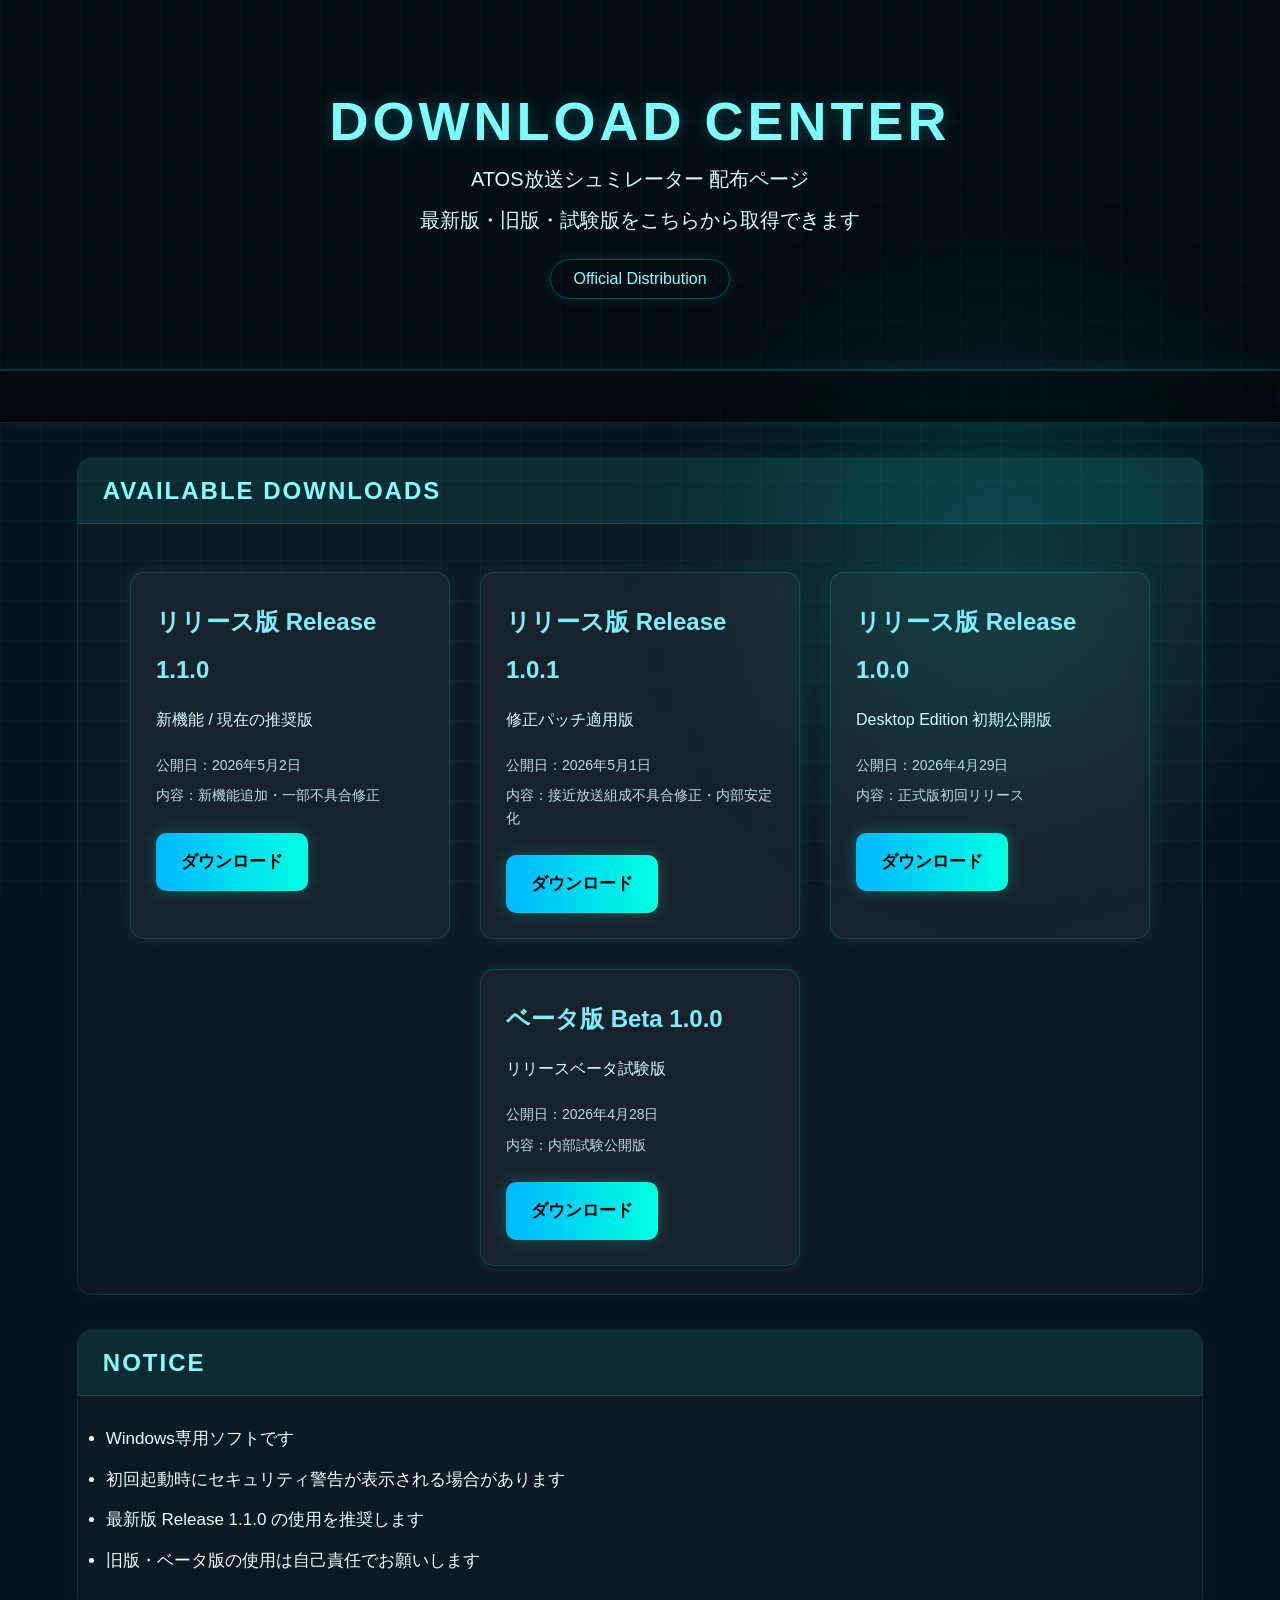
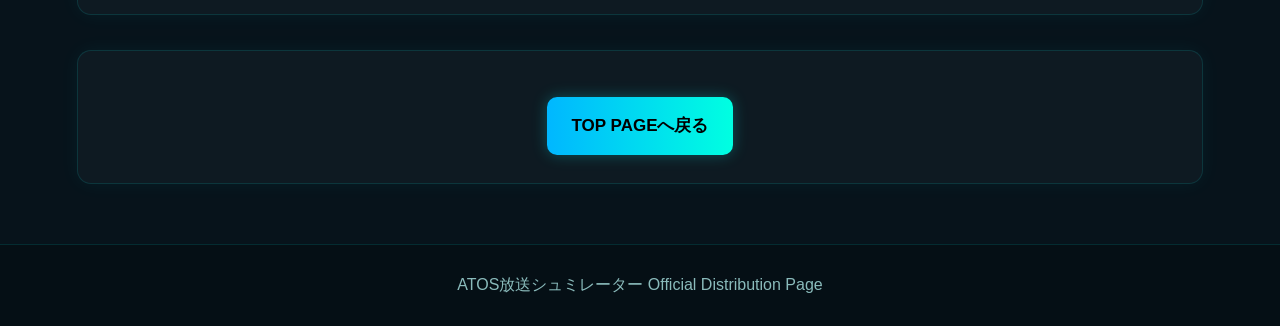
==== download.html @ 4d69cfab "Update 4 files" ====
<!DOCTYPE html>
<html lang="ja">
<head>
    <meta charset="UTF-8">
    <meta name="viewport" content="width=device-width, initial-scale=1.0">
    <title>ATOS放送シュミレーター Download Page</title>
    <link rel="stylesheet" href="style.css">
</head>
<body>

    <div id="bgGrid"></div>
    <div id="bgGlow"></div>

    <!-- =========================
         ヘッダー
    ========================== -->
    <header id="topHeader">
        <div id="headerInner">
            <div id="mainTitle">DOWNLOAD CENTER</div>
            <div id="subTitle1">ATOS放送シュミレーター 配布ページ</div>
            <div id="subTitle2">最新版・旧版・試験版をこちらから取得できます</div>
            <div id="versionTag">Official Distribution</div>
        </div>
    </header>
    <div id="tickerWrap">
    <div id="tickerText">
        ATOS放送シュミレーター Release 1.0.1 公開中　｜　JR東日本型自動放送編集ソフト　｜　Desktop Edition Official Distribution Page
    </div>
</div>

    <!-- =========================
         ダウンロード一覧
    ========================== -->
    <section class="infoSection">
        <div class="sectionTitle">AVAILABLE DOWNLOADS</div>
        <div class="sectionBody">

            <div id="downloadWrap">
                
                <div class="downloadCard">
                    <div class="downloadTitle">リリース版 Release 1.1.0</div>
                    <div class="downloadSub">新機能 / 現在の推奨版</div>
                    <div class="downloadInfo">公開日：2026年5月2日</div>
                    <div class="downloadInfo">内容：新機能追加・一部不具合修正</div>
                    <a href="https://github.com/miyachifumito/ATOS-Editor/releases/download/Release-1.1.0/ATOSBroadcastSimulater.Release-1.1.0.exe" class="downloadBtn">
                        ダウンロード
                    </a>
                </div>

                <div class="downloadCard">
                    <div class="downloadTitle">リリース版 Release 1.0.1</div>
                    <div class="downloadSub">修正パッチ適用版</div>
                    <div class="downloadInfo">公開日：2026年5月1日</div>
                    <div class="downloadInfo">内容：接近放送組成不具合修正・内部安定化</div>
                    <a href="https://github.com/miyachifumito/ATOS-Editor/releases/download/Release-1.0.1/ATOSBroadcastSimulater.Release-1.0.1.exe" class="downloadBtn">
                        ダウンロード
                    </a>
                </div>

                <div class="downloadCard">
                    <div class="downloadTitle">リリース版 Release 1.0.0</div>
                    <div class="downloadSub">Desktop Edition 初期公開版</div>
                    <div class="downloadInfo">公開日：2026年4月29日</div>
                    <div class="downloadInfo">内容：正式版初回リリース</div>
                    <a href="https://github.com/miyachifumito/ATOS-Editor/releases/download/Release-1.0.0/ATOSBroadcastSimulater.Release-1.0.0.exe" class="downloadBtn">
                        ダウンロード
                    </a>
                </div>

                <div class="downloadCard">
                    <div class="downloadTitle">ベータ版 Beta 1.0.0</div>
                    <div class="downloadSub">リリースベータ試験版</div>
                    <div class="downloadInfo">公開日：2026年4月28日</div>
                    <div class="downloadInfo">内容：内部試験公開版</div>
                    <a href="https://github.com/miyachifumito/ATOS-Editor/releases/download/Beta-1.0.0/ATOSBroadcastSimulator.Beta-1.0.0.exe" class="downloadBtn">
                        ダウンロード
                    </a>
                </div>

            </div>

        </div>
    </section>

    <!-- =========================
         注意事項
    ========================== -->
    <section class="infoSection">
        <div class="sectionTitle">NOTICE</div>
        <div class="sectionBody">
            <ul class="patchList">
                <li>Windows専用ソフトです</li>
                <li>初回起動時にセキュリティ警告が表示される場合があります</li>
                <li>最新版 Release 1.1.0 の使用を推奨します</li>
                <li>旧版・ベータ版の使用は自己責任でお願いします</li>
            </ul>
        </div>
    </section>

    <!-- =========================
         戻る
    ========================== -->
    <section class="infoSection">
        <div class="sectionBody" style="text-align:center;">
            <a href="index.html" class="downloadBtn">TOP PAGEへ戻る</a>
        </div>
    </section>

    <footer id="footer">
        ATOS放送シュミレーター Official Distribution Page
    </footer>

    <script src="script.js"></script>
</body>
</html>
---- style.css ----
*{
    margin:0;
    padding:0;
    box-sizing:border-box;
    font-family:"Meiryo",sans-serif;
}

body{
    background:#07131b;
    color:#e8ffff;
    overflow-x:hidden;
    opacity:0;
    transition:opacity 1.5s;
}

body.loaded{
    opacity:1;
}

/* =========================
   背景
========================= */

#bgGrid{
    position:fixed;
    width:100%;
    height:100%;
    background-image:
        linear-gradient(rgba(0,255,255,0.04) 1px, transparent 1px),
        linear-gradient(90deg, rgba(0,255,255,0.04) 1px, transparent 1px);
    background-size:40px 40px;
    z-index:-3;
}

#bgGlow{
    position:fixed;
    width:700px;
    height:700px;
    left:50%;
    top:20%;
    transform:translate(-50%,-50%);
    background:radial-gradient(circle, rgba(0,255,255,0.14), transparent 70%);
    z-index:-2;
    filter:blur(40px);
}

/* =========================
   ヘッダー
========================= */

#topHeader{
    width:100%;
    padding:90px 20px 70px;
    text-align:center;
    border-bottom:1px solid rgba(0,255,255,0.15);
    background:rgba(0,0,0,0.3);
    box-shadow:0 0 25px rgba(0,255,255,0.08);
}

#mainTitle{
    font-size:54px;
    font-weight:bold;
    letter-spacing:4px;
    color:#7efcff;
    text-shadow:0 0 15px rgba(0,255,255,0.25);
}

#subTitle1,#subTitle2,#subTitle3{
    margin-top:14px;
    font-size:20px;
    color:#d6ffff;
}

#versionTag{
    margin-top:25px;
    display:inline-block;
    padding:10px 22px;
    border:1px solid rgba(0,255,255,0.25);
    border-radius:30px;
    color:#8ff;
    box-shadow:0 0 12px rgba(0,255,255,0.1);
}

/* =========================
   ティッカー
========================= */

#tickerWrap{
    width:100%;
    overflow:hidden;
    background:rgba(0,0,0,0.55);
    border-top:1px solid rgba(0,255,255,0.15);
    border-bottom:1px solid rgba(0,255,255,0.15);
    padding:12px 0;
    margin-bottom:30px;
    box-shadow:0 0 15px rgba(0,255,255,0.08);
}

#tickerText{
    display:inline-block;
    white-space:nowrap;
    font-size:20px;
    color:#7efcff;
    padding-left:100%;
    animation:tickerMove 22s linear infinite;
    text-shadow:0 0 8px rgba(0,255,255,0.35);
    letter-spacing:2px;
}

@keyframes tickerMove{
    from{
        transform:translateX(0);
    }
    to{
        transform:translateX(-100%);
    }
}

/* =========================
   セクション
========================= */

.infoSection{
    width:88%;
    max-width:1200px;
    margin:35px auto;
    background:rgba(255,255,255,0.03);
    border:1px solid rgba(0,255,255,0.12);
    border-radius:14px;
    box-shadow:0 0 20px rgba(0,255,255,0.05);
    overflow:hidden;
    opacity:0;
    transform:translateY(40px);
    transition:1.2s;
}

.infoSection.showSection{
    opacity:1;
    transform:translateY(0);
}

.sectionTitle{
    padding:18px 25px;
    background:rgba(0,255,255,0.08);
    font-size:24px;
    font-weight:bold;
    color:#8ff;
    letter-spacing:2px;
    border-bottom:1px solid rgba(0,255,255,0.15);
}

.sectionBody{
    padding:28px;
    line-height:2;
    font-size:17px;
}

/* =========================
   パッチノート
========================= */

.patchList li{
    margin-bottom:10px;
    line-height:1.8;
}

/* =========================
   スクリーンショット
========================= */

#screenArea{
    display:flex;
    flex-wrap:wrap;
    justify-content:center;
    gap:35px;
}

.screenCard{
    width:460px;
    background:rgba(255,255,255,0.03);
    border:1px solid rgba(0,255,255,0.12);
    border-radius:12px;
    overflow:hidden;
    box-shadow:0 0 18px rgba(0,255,255,0.05);
    transition:0.3s;
}

.screenCard:hover{
    transform:translateY(-6px);
    box-shadow:0 0 25px rgba(0,255,255,0.14);
}

.screenCard img{
    width:100%;
    display:block;
}

.screenCaption{
    padding:12px;
    text-align:center;
    color:#d8ffff;
}

/* =========================
   DOWNLOAD PAGE
========================= */

#downloadWrap{
    display:flex;
    flex-wrap:wrap;
    justify-content:center;
    gap:30px;
    margin-top:20px;
}

.downloadCard{
    width:320px;
    background:rgba(255,255,255,0.04);
    border:1px solid rgba(0,255,255,0.15);
    border-radius:14px;
    padding:25px;
    box-shadow:0 0 20px rgba(0,255,255,0.08);
    transition:0.3s;
    backdrop-filter:blur(6px);
}

.downloadCard:hover{
    transform:translateY(-8px);
    box-shadow:0 0 30px rgba(0,255,255,0.2);
}

.downloadTitle{
    font-size:24px;
    font-weight:bold;
    margin-bottom:10px;
    color:#7eeeff;
}

.downloadSub{
    font-size:16px;
    margin-bottom:18px;
    color:#d0ffff;
}

.downloadInfo{
    font-size:14px;
    margin-bottom:8px;
    color:#b8dede;
    line-height:1.6;
}

.downloadBtn{
    display:inline-block;
    margin-top:18px;
    padding:12px 25px;
    background:linear-gradient(90deg,#00b7ff,#00ffe1);
    color:#000;
    text-decoration:none;
    font-weight:bold;
    border-radius:10px;
    box-shadow:0 0 15px rgba(0,255,255,0.25);
    transition:0.3s;
}

.downloadBtn:hover{
    transform:scale(1.05);
    box-shadow:0 0 25px rgba(0,255,255,0.45);
}

/* =========================
   フッター
========================= */

#footer{
    margin-top:60px;
    text-align:center;
    padding:30px;
    color:#8abbbb;
    border-top:1px solid rgba(0,255,255,0.12);
    background:rgba(0,0,0,0.2);
}
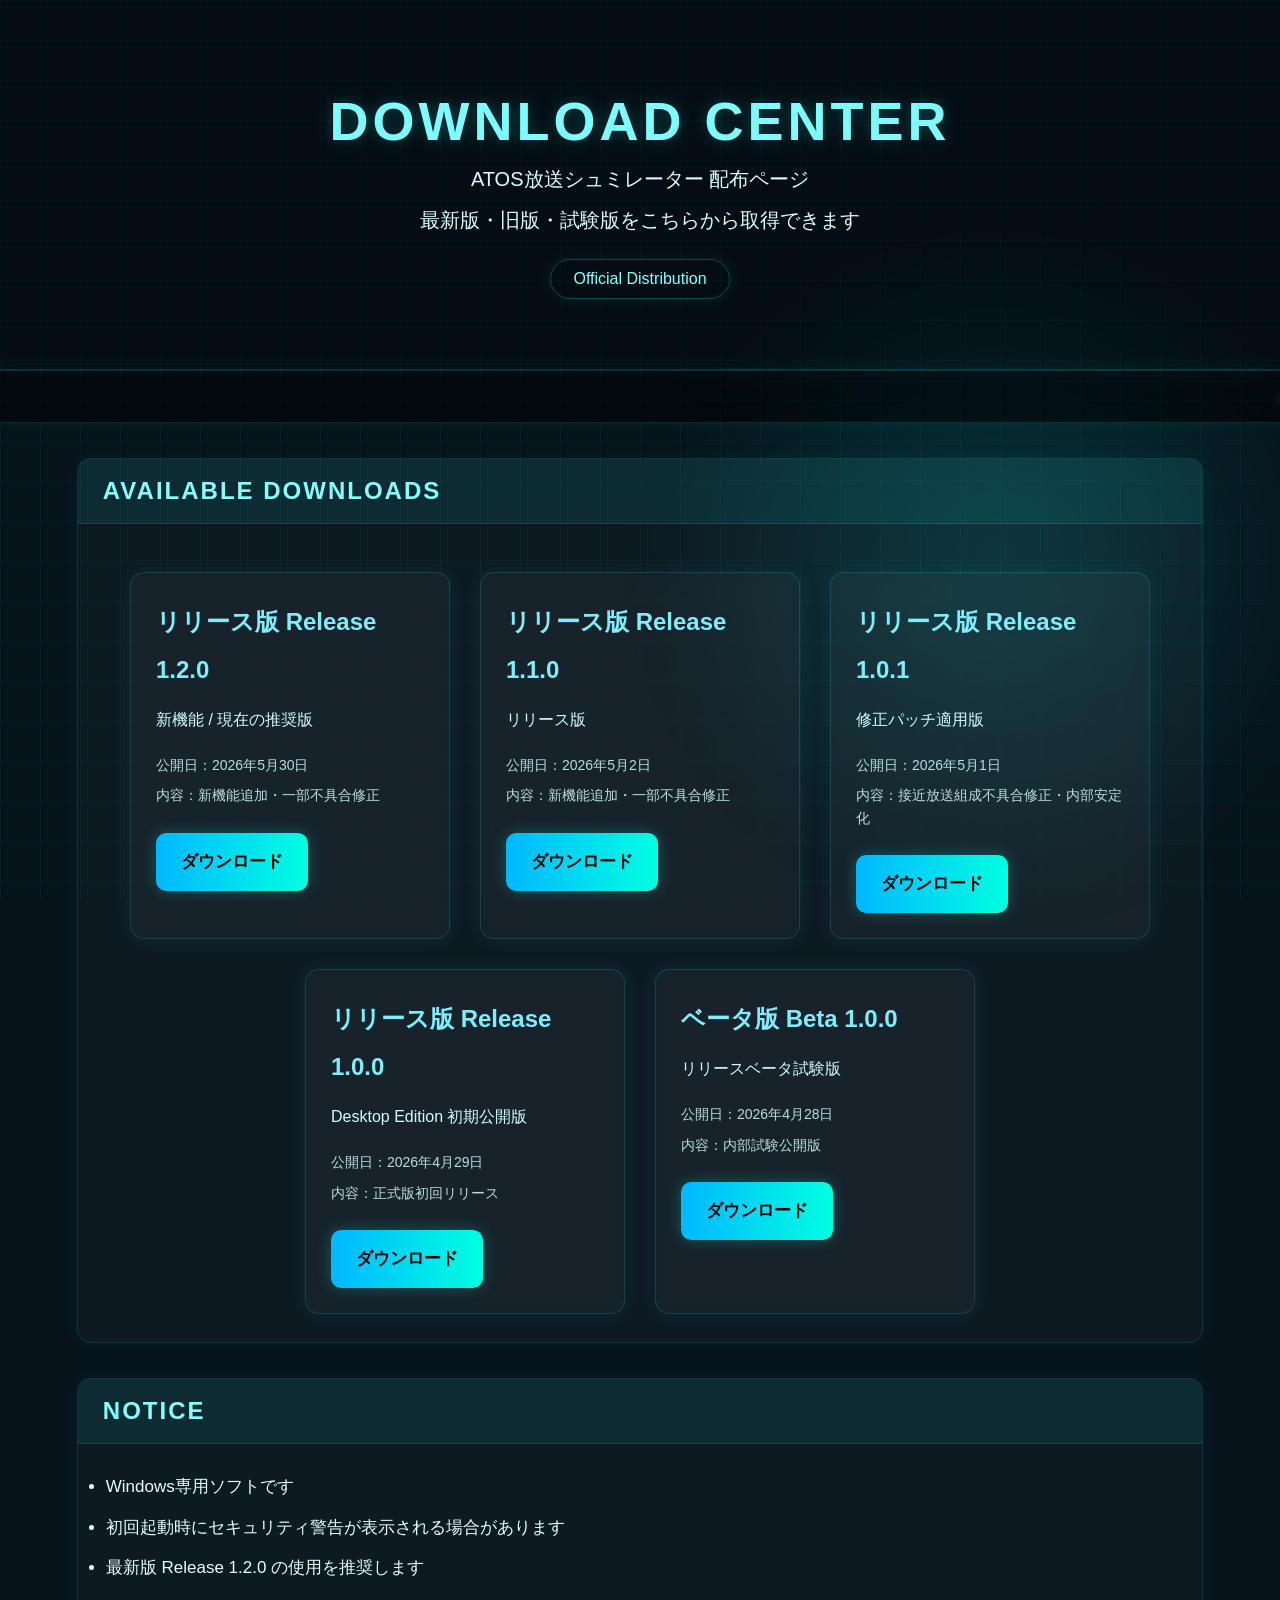
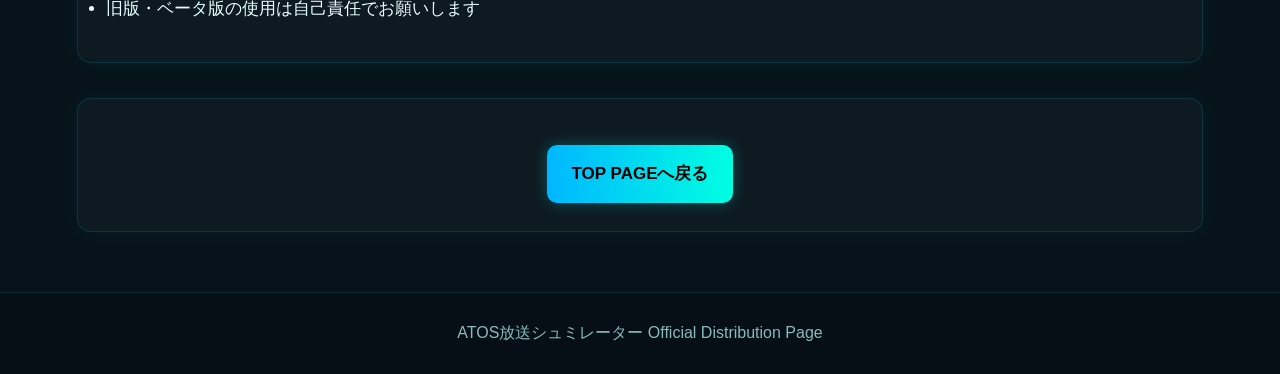
==== commit eeac9513: "Update 3 files" ====
--- a/download.html
+++ b/download.html
@@ -24,7 +24,7 @@
     </header>
     <div id="tickerWrap">
     <div id="tickerText">
-        ATOS放送シュミレーター Release 1.0.1 公開中　｜　JR東日本型自動放送編集ソフト　｜　Desktop Edition Official Distribution Page
+        ATOS放送シュミレーター Release 1.2.0 公開中　｜　JR東日本型自動放送編集ソフト　｜　Desktop Edition Official Distribution Page
     </div>
 </div>
 
@@ -38,8 +38,18 @@
             <div id="downloadWrap">
                 
                 <div class="downloadCard">
+                    <div class="downloadTitle">リリース版 Release 1.2.0</div>
+                    <div class="downloadSub">新機能 / 現在の推奨版</div>
+                    <div class="downloadInfo">公開日：2026年5月30日</div>
+                    <div class="downloadInfo">内容：新機能追加・一部不具合修正</div>
+                    <a href="https://github.com/miyachifumito/ATOS-Editor/releases/download/Release-1.2.0/ATOSBroadcastSimulater.Release-1.2.0.exe" class="downloadBtn">
+                        ダウンロード
+                    </a>
+                </div>
+
+                <div class="downloadCard">
                     <div class="downloadTitle">リリース版 Release 1.1.0</div>
-                    <div class="downloadSub">新機能 / 現在の推奨版</div>
+                    <div class="downloadSub">リリース版</div>
                     <div class="downloadInfo">公開日：2026年5月2日</div>
                     <div class="downloadInfo">内容：新機能追加・一部不具合修正</div>
                     <a href="https://github.com/miyachifumito/ATOS-Editor/releases/download/Release-1.1.0/ATOSBroadcastSimulater.Release-1.1.0.exe" class="downloadBtn">
@@ -91,7 +101,7 @@
             <ul class="patchList">
                 <li>Windows専用ソフトです</li>
                 <li>初回起動時にセキュリティ警告が表示される場合があります</li>
-                <li>最新版 Release 1.1.0 の使用を推奨します</li>
+                <li>最新版 Release 1.2.0 の使用を推奨します</li>
                 <li>旧版・ベータ版の使用は自己責任でお願いします</li>
             </ul>
         </div>
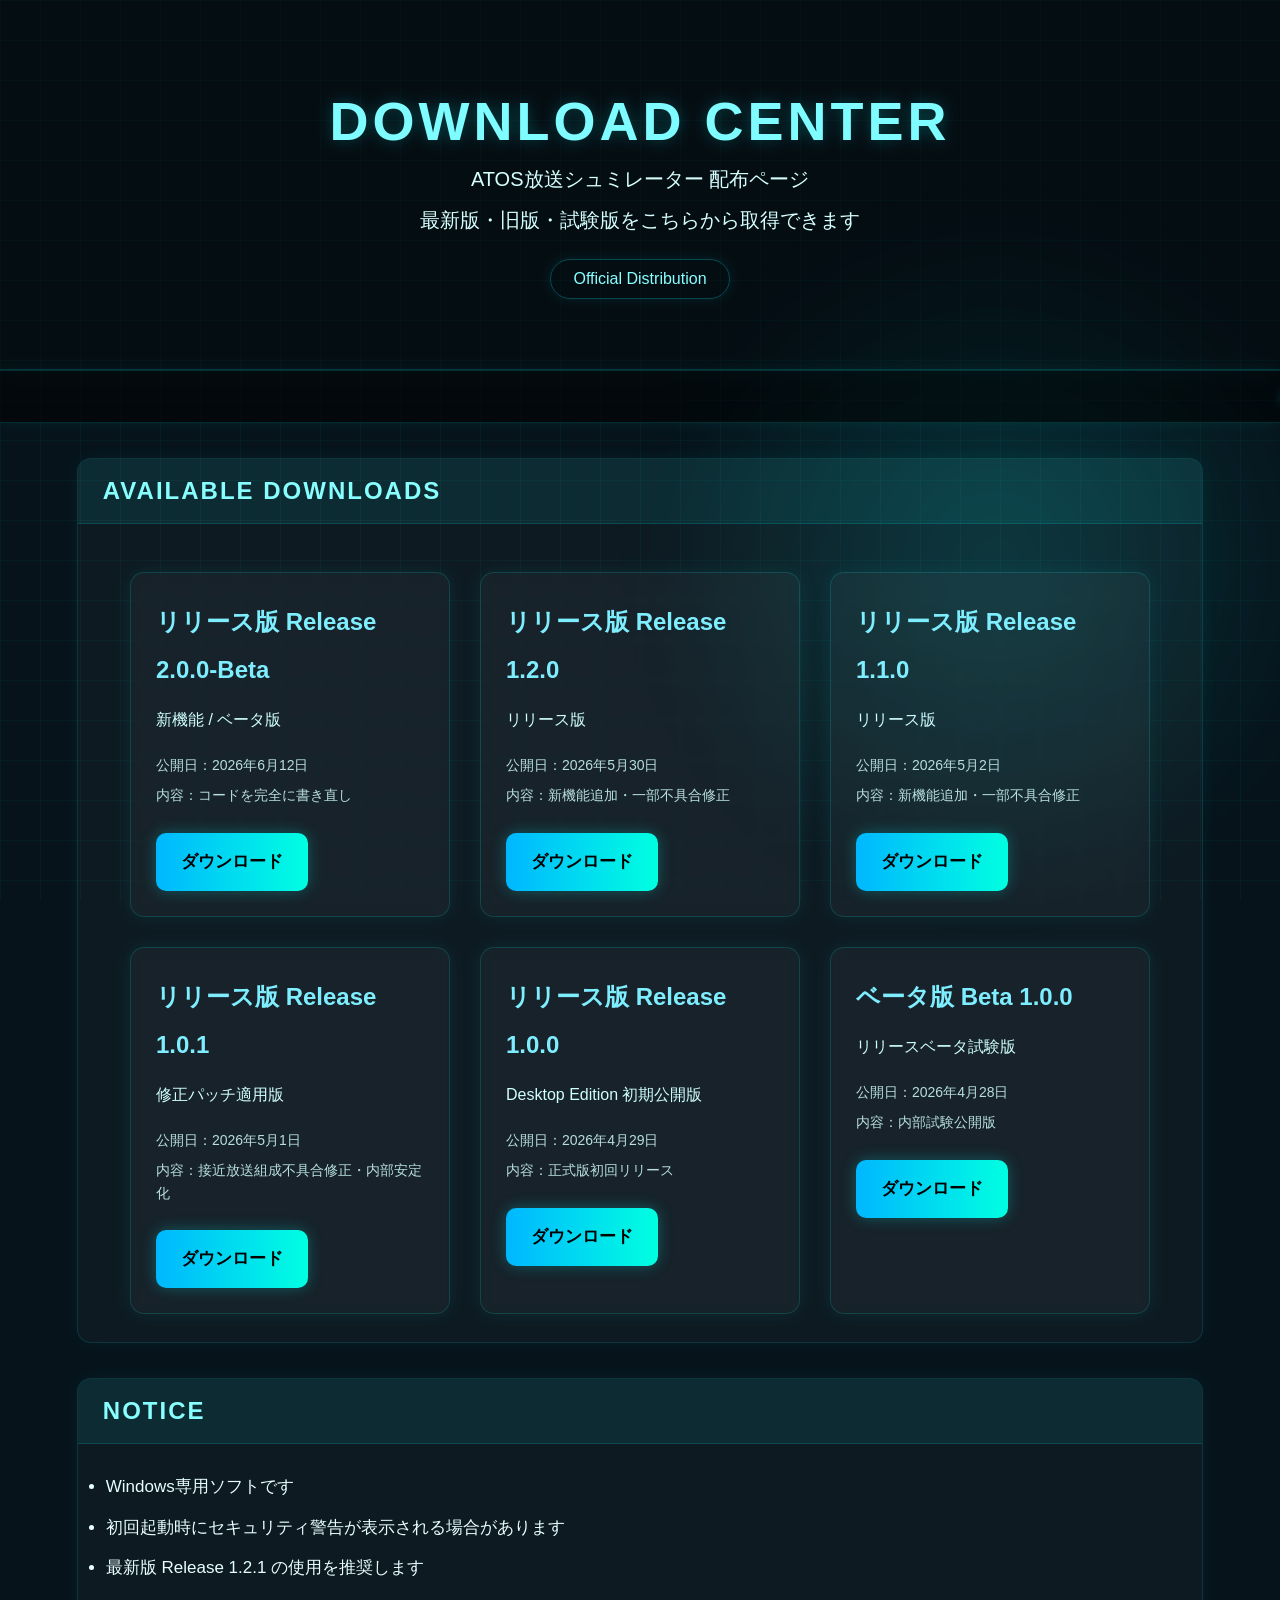
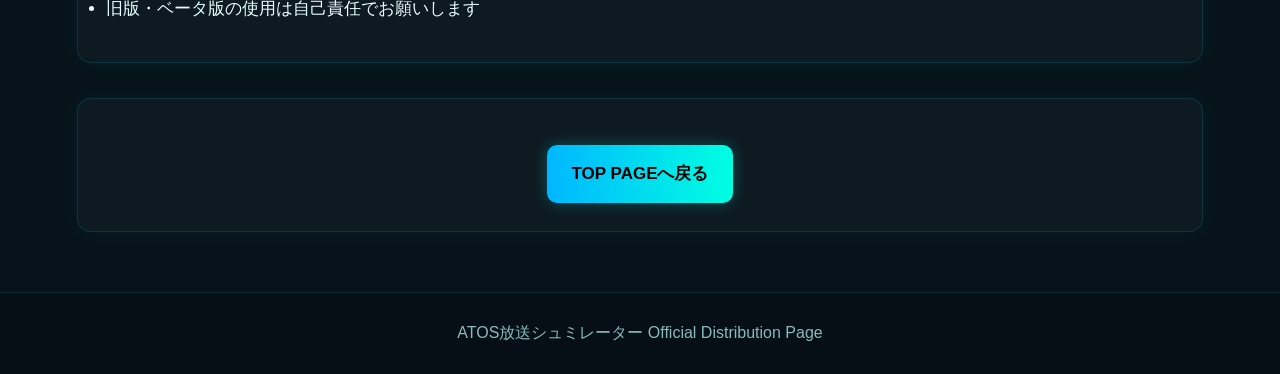
==== commit c122bdec: "Update 6 files" ====
--- a/download.html
+++ b/download.html
@@ -1,125 +1,148 @@
 <!DOCTYPE html>
 <html lang="ja">
-<head>
-    <meta charset="UTF-8">
-    <meta name="viewport" content="width=device-width, initial-scale=1.0">
-    <title>ATOS放送シュミレーター Download Page</title>
-    <link rel="stylesheet" href="style.css">
-</head>
-<body>
+    <head>
+        <meta charset="UTF-8">
+        <meta name="viewport" content="width=device-width, initial-scale=1.0">
+        <title>ATOS放送シュミレーター Download Page</title>
+        <link rel="stylesheet" href="style.css">
+    </head>
+    <body>
 
-    <div id="bgGrid"></div>
-    <div id="bgGlow"></div>
+        <div id="bgGrid"></div>
+        <div id="bgGlow"></div>
 
-    <!-- =========================
+        <!-- =========================
          ヘッダー
     ========================== -->
-    <header id="topHeader">
-        <div id="headerInner">
-            <div id="mainTitle">DOWNLOAD CENTER</div>
-            <div id="subTitle1">ATOS放送シュミレーター 配布ページ</div>
-            <div id="subTitle2">最新版・旧版・試験版をこちらから取得できます</div>
-            <div id="versionTag">Official Distribution</div>
+        <header id="topHeader">
+            <div id="headerInner">
+                <div id="mainTitle">DOWNLOAD CENTER</div>
+                <div id="subTitle1">ATOS放送シュミレーター 配布ページ</div>
+                <div id="subTitle2">最新版・旧版・試験版をこちらから取得できます</div>
+                <div id="versionTag">Official Distribution</div>
+            </div>
+        </header>
+        <div id="tickerWrap">
+            <div id="tickerText">
+                ATOS放送シュミレーター Release 2.0.0-Beta 公開中 ｜ JR東日本型自動放送編集ソフト ｜ Desktop
+                Edition Official Distribution Page
+            </div>
         </div>
-    </header>
-    <div id="tickerWrap">
-    <div id="tickerText">
-        ATOS放送シュミレーター Release 1.2.0 公開中　｜　JR東日本型自動放送編集ソフト　｜　Desktop Edition Official Distribution Page
-    </div>
-</div>
 
-    <!-- =========================
+        <!-- =========================
          ダウンロード一覧
     ========================== -->
-    <section class="infoSection">
-        <div class="sectionTitle">AVAILABLE DOWNLOADS</div>
-        <div class="sectionBody">
+        <section class="infoSection">
+            <div class="sectionTitle">AVAILABLE DOWNLOADS</div>
+            <div class="sectionBody">
 
-            <div id="downloadWrap">
-                
-                <div class="downloadCard">
-                    <div class="downloadTitle">リリース版 Release 1.2.0</div>
-                    <div class="downloadSub">新機能 / 現在の推奨版</div>
-                    <div class="downloadInfo">公開日：2026年5月30日</div>
-                    <div class="downloadInfo">内容：新機能追加・一部不具合修正</div>
-                    <a href="https://github.com/miyachifumito/ATOS-Editor/releases/download/Release-1.2.0/ATOSBroadcastSimulater.Release-1.2.0.exe" class="downloadBtn">
-                        ダウンロード
-                    </a>
-                </div>
+                <div id="downloadWrap">
 
-                <div class="downloadCard">
-                    <div class="downloadTitle">リリース版 Release 1.1.0</div>
-                    <div class="downloadSub">リリース版</div>
-                    <div class="downloadInfo">公開日：2026年5月2日</div>
-                    <div class="downloadInfo">内容：新機能追加・一部不具合修正</div>
-                    <a href="https://github.com/miyachifumito/ATOS-Editor/releases/download/Release-1.1.0/ATOSBroadcastSimulater.Release-1.1.0.exe" class="downloadBtn">
-                        ダウンロード
-                    </a>
-                </div>
+                    <div class="downloadCard">
+                        <div class="downloadTitle">リリース版 Release 2.0.0-Beta</div>
+                        <div class="downloadSub">新機能 / ベータ版</div>
+                        <div class="downloadInfo">公開日：2026年6月12日</div>
+                        <div class="downloadInfo">内容：コードを完全に書き直し</div>
+                        <a
+                            href="https://github.com/miyachifumito/ATOS-Editor/releases/download/Release-2.0.0-Beta/ATOSBroadcastSimulater.Release-2.0.0-Beta.exe"
+                            class="downloadBtn">
+                            ダウンロード
+                        </a>
+                    </div>
 
-                <div class="downloadCard">
-                    <div class="downloadTitle">リリース版 Release 1.0.1</div>
-                    <div class="downloadSub">修正パッチ適用版</div>
-                    <div class="downloadInfo">公開日：2026年5月1日</div>
-                    <div class="downloadInfo">内容：接近放送組成不具合修正・内部安定化</div>
-                    <a href="https://github.com/miyachifumito/ATOS-Editor/releases/download/Release-1.0.1/ATOSBroadcastSimulater.Release-1.0.1.exe" class="downloadBtn">
-                        ダウンロード
-                    </a>
-                </div>
+                    <div class="downloadCard">
+                        <div class="downloadTitle">リリース版 Release 1.2.0</div>
+                        <div class="downloadSub">リリース版</div>
+                        <div class="downloadInfo">公開日：2026年5月30日</div>
+                        <div class="downloadInfo">内容：新機能追加・一部不具合修正</div>
+                        <a
+                            href="https://github.com/miyachifumito/ATOS-Editor/releases/download/Release-1.2.0/ATOSBroadcastSimulater.Release-1.2.0.exe"
+                            class="downloadBtn">
+                            ダウンロード
+                        </a>
+                    </div>
 
-                <div class="downloadCard">
-                    <div class="downloadTitle">リリース版 Release 1.0.0</div>
-                    <div class="downloadSub">Desktop Edition 初期公開版</div>
-                    <div class="downloadInfo">公開日：2026年4月29日</div>
-                    <div class="downloadInfo">内容：正式版初回リリース</div>
-                    <a href="https://github.com/miyachifumito/ATOS-Editor/releases/download/Release-1.0.0/ATOSBroadcastSimulater.Release-1.0.0.exe" class="downloadBtn">
-                        ダウンロード
-                    </a>
-                </div>
+                    <div class="downloadCard">
+                        <div class="downloadTitle">リリース版 Release 1.1.0</div>
+                        <div class="downloadSub">リリース版</div>
+                        <div class="downloadInfo">公開日：2026年5月2日</div>
+                        <div class="downloadInfo">内容：新機能追加・一部不具合修正</div>
+                        <a
+                            href="https://github.com/miyachifumito/ATOS-Editor/releases/download/Release-1.1.0/ATOSBroadcastSimulater.Release-1.1.0.exe"
+                            class="downloadBtn">
+                            ダウンロード
+                        </a>
+                    </div>
 
-                <div class="downloadCard">
-                    <div class="downloadTitle">ベータ版 Beta 1.0.0</div>
-                    <div class="downloadSub">リリースベータ試験版</div>
-                    <div class="downloadInfo">公開日：2026年4月28日</div>
-                    <div class="downloadInfo">内容：内部試験公開版</div>
-                    <a href="https://github.com/miyachifumito/ATOS-Editor/releases/download/Beta-1.0.0/ATOSBroadcastSimulator.Beta-1.0.0.exe" class="downloadBtn">
-                        ダウンロード
-                    </a>
+                    <div class="downloadCard">
+                        <div class="downloadTitle">リリース版 Release 1.0.1</div>
+                        <div class="downloadSub">修正パッチ適用版</div>
+                        <div class="downloadInfo">公開日：2026年5月1日</div>
+                        <div class="downloadInfo">内容：接近放送組成不具合修正・内部安定化</div>
+                        <a
+                            href="https://github.com/miyachifumito/ATOS-Editor/releases/download/Release-1.0.1/ATOSBroadcastSimulater.Release-1.0.1.exe"
+                            class="downloadBtn">
+                            ダウンロード
+                        </a>
+                    </div>
+
+                    <div class="downloadCard">
+                        <div class="downloadTitle">リリース版 Release 1.0.0</div>
+                        <div class="downloadSub">Desktop Edition 初期公開版</div>
+                        <div class="downloadInfo">公開日：2026年4月29日</div>
+                        <div class="downloadInfo">内容：正式版初回リリース</div>
+                        <a
+                            href="https://github.com/miyachifumito/ATOS-Editor/releases/download/Release-1.0.0/ATOSBroadcastSimulater.Release-1.0.0.exe"
+                            class="downloadBtn">
+                            ダウンロード
+                        </a>
+                    </div>
+
+                    <div class="downloadCard">
+                        <div class="downloadTitle">ベータ版 Beta 1.0.0</div>
+                        <div class="downloadSub">リリースベータ試験版</div>
+                        <div class="downloadInfo">公開日：2026年4月28日</div>
+                        <div class="downloadInfo">内容：内部試験公開版</div>
+                        <a
+                            href="https://github.com/miyachifumito/ATOS-Editor/releases/download/Beta-1.0.0/ATOSBroadcastSimulator.Beta-1.0.0.exe"
+                            class="downloadBtn">
+                            ダウンロード
+                        </a>
+                    </div>
+
                 </div>
 
             </div>
+        </section>
 
-        </div>
-    </section>
-
-    <!-- =========================
+        <!-- =========================
          注意事項
     ========================== -->
-    <section class="infoSection">
-        <div class="sectionTitle">NOTICE</div>
-        <div class="sectionBody">
-            <ul class="patchList">
-                <li>Windows専用ソフトです</li>
-                <li>初回起動時にセキュリティ警告が表示される場合があります</li>
-                <li>最新版 Release 1.2.0 の使用を推奨します</li>
-                <li>旧版・ベータ版の使用は自己責任でお願いします</li>
-            </ul>
-        </div>
-    </section>
+        <section class="infoSection">
+            <div class="sectionTitle">NOTICE</div>
+            <div class="sectionBody">
+                <ul class="patchList">
+                    <li>Windows専用ソフトです</li>
+                    <li>初回起動時にセキュリティ警告が表示される場合があります</li>
+                    <li>最新版 Release 1.2.1 の使用を推奨します</li>
+                    <li>旧版・ベータ版の使用は自己責任でお願いします</li>
+                </ul>
+            </div>
+        </section>
 
-    <!-- =========================
+        <!-- =========================
          戻る
     ========================== -->
-    <section class="infoSection">
-        <div class="sectionBody" style="text-align:center;">
-            <a href="index.html" class="downloadBtn">TOP PAGEへ戻る</a>
-        </div>
-    </section>
+        <section class="infoSection">
+            <div class="sectionBody" style="text-align:center;">
+                <a href="index.html" class="downloadBtn">TOP PAGEへ戻る</a>
+            </div>
+        </section>
 
-    <footer id="footer">
-        ATOS放送シュミレーター Official Distribution Page
-    </footer>
+        <footer id="footer">
+            ATOS放送シュミレーター Official Distribution Page
+        </footer>
 
-    <script src="script.js"></script>
-</body>
+        <script src="script.js"></script>
+    </body>
 </html>
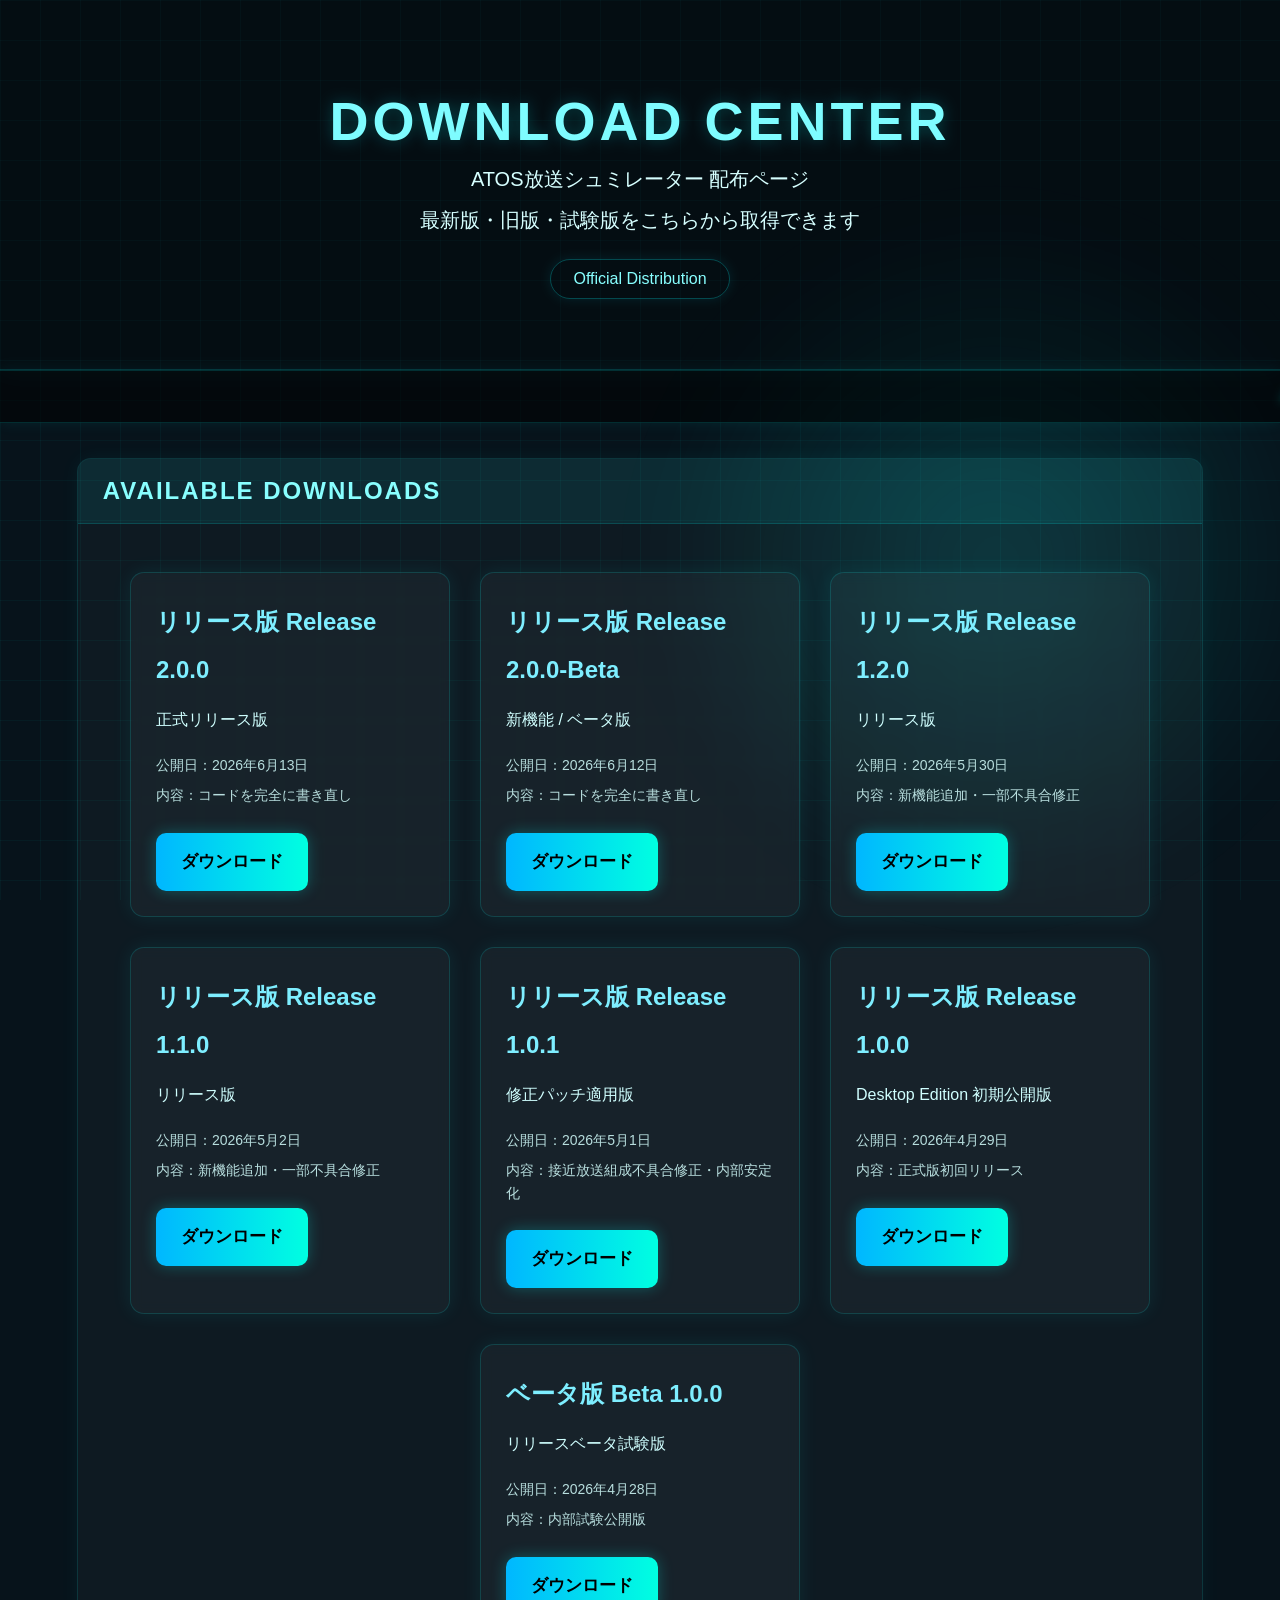
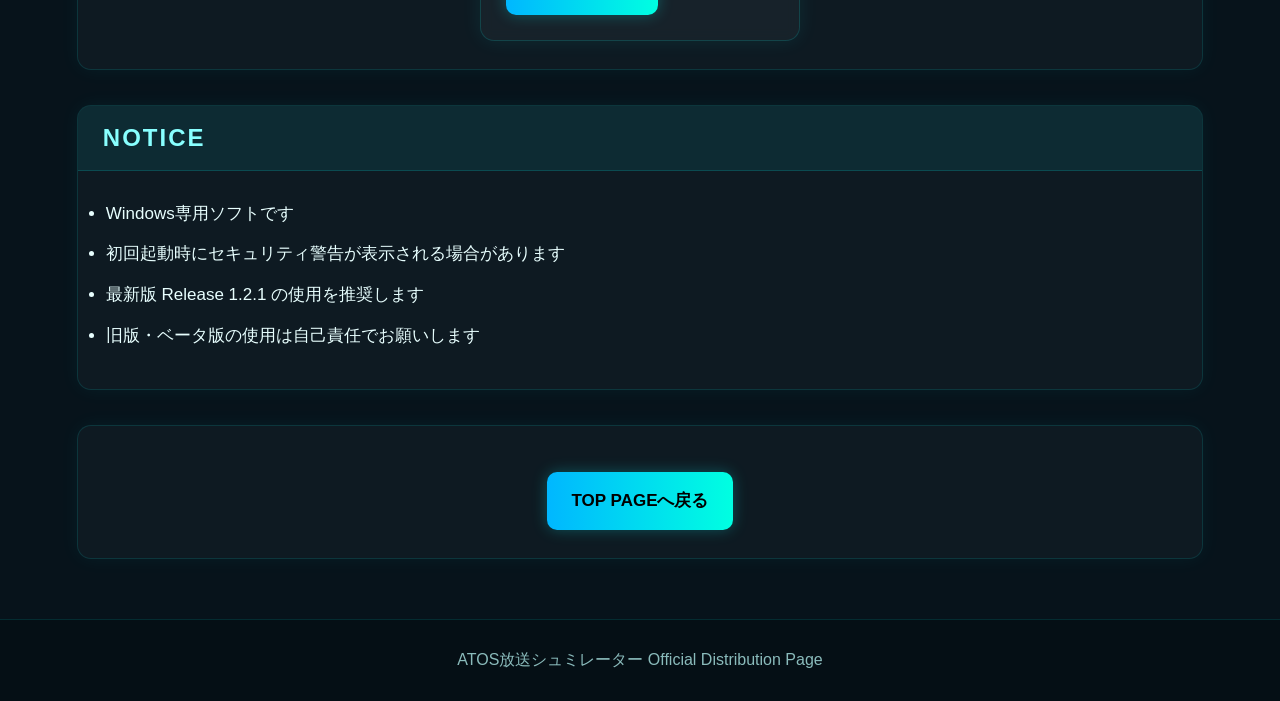
==== commit 084cf226: "Update 3 files" ====
--- a/download.html
+++ b/download.html
@@ -37,6 +37,18 @@
             <div class="sectionBody">
 
                 <div id="downloadWrap">
+
+                    <div class="downloadCard">
+                        <div class="downloadTitle">リリース版 Release 2.0.0</div>
+                        <div class="downloadSub">正式リリース版</div>
+                        <div class="downloadInfo">公開日：2026年6月13日</div>
+                        <div class="downloadInfo">内容：コードを完全に書き直し</div>
+                        <a
+                            href="https://github.com/miyachifumito/ATOS-Editor/releases/download/Release-2.0.0/ATOSBroadcastSimulater.Release-2.0.0.exe"
+                            class="downloadBtn">
+                            ダウンロード
+                        </a>
+                    </div>
 
                     <div class="downloadCard">
                         <div class="downloadTitle">リリース版 Release 2.0.0-Beta</div>
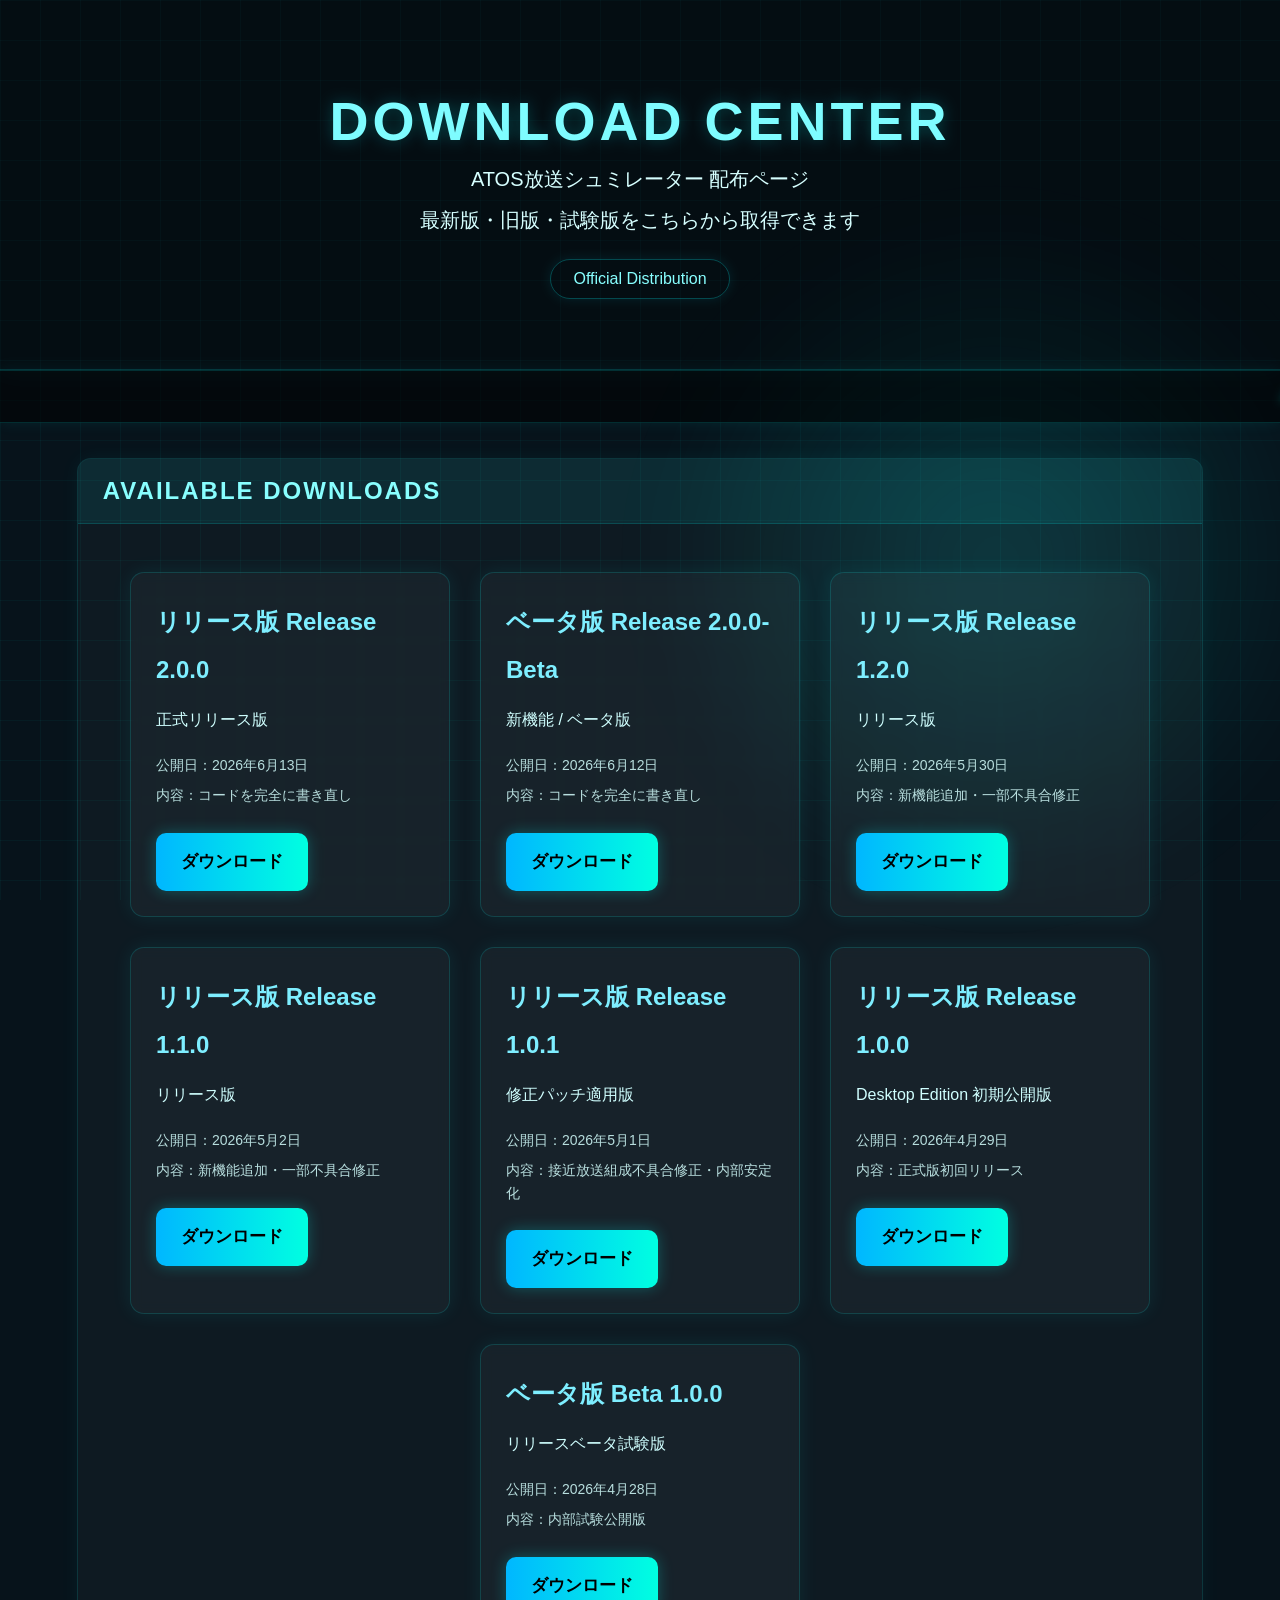
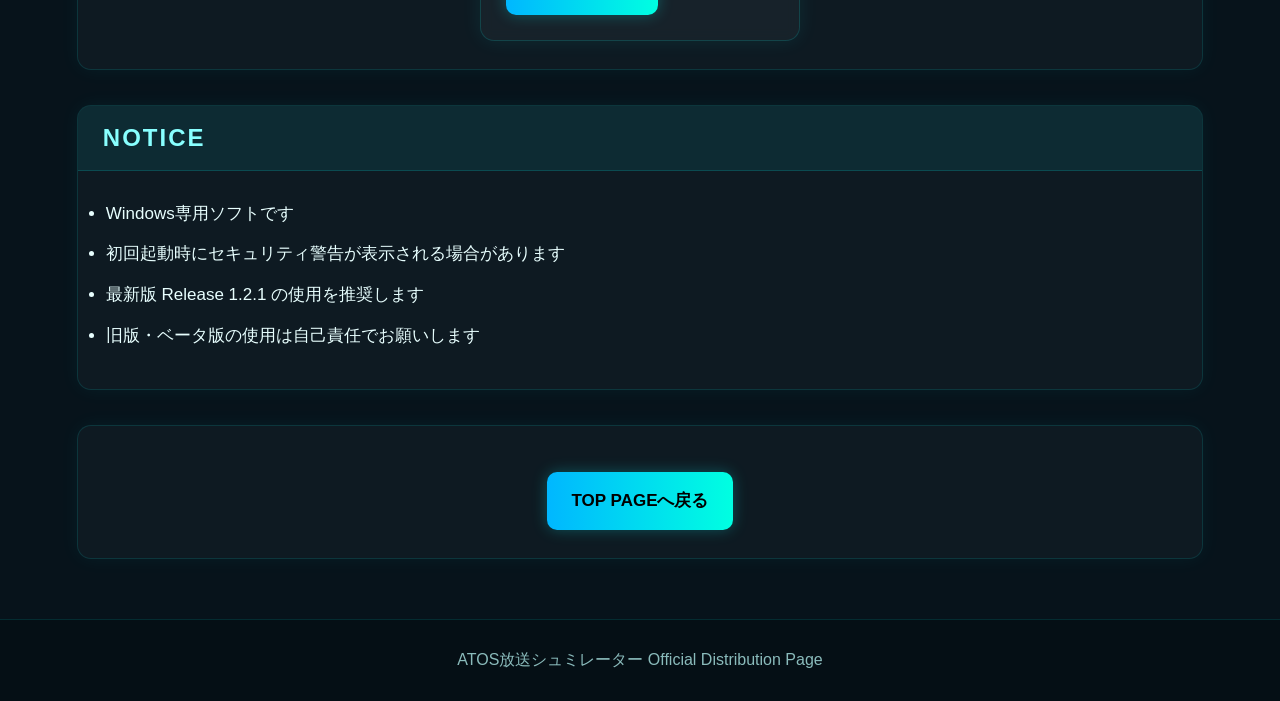
==== commit adadf5dd: "Update download.html" ====
--- a/download.html
+++ b/download.html
@@ -51,7 +51,7 @@
                     </div>
 
                     <div class="downloadCard">
-                        <div class="downloadTitle">リリース版 Release 2.0.0-Beta</div>
+                        <div class="downloadTitle">ベータ版 Release 2.0.0-Beta</div>
                         <div class="downloadSub">新機能 / ベータ版</div>
                         <div class="downloadInfo">公開日：2026年6月12日</div>
                         <div class="downloadInfo">内容：コードを完全に書き直し</div>
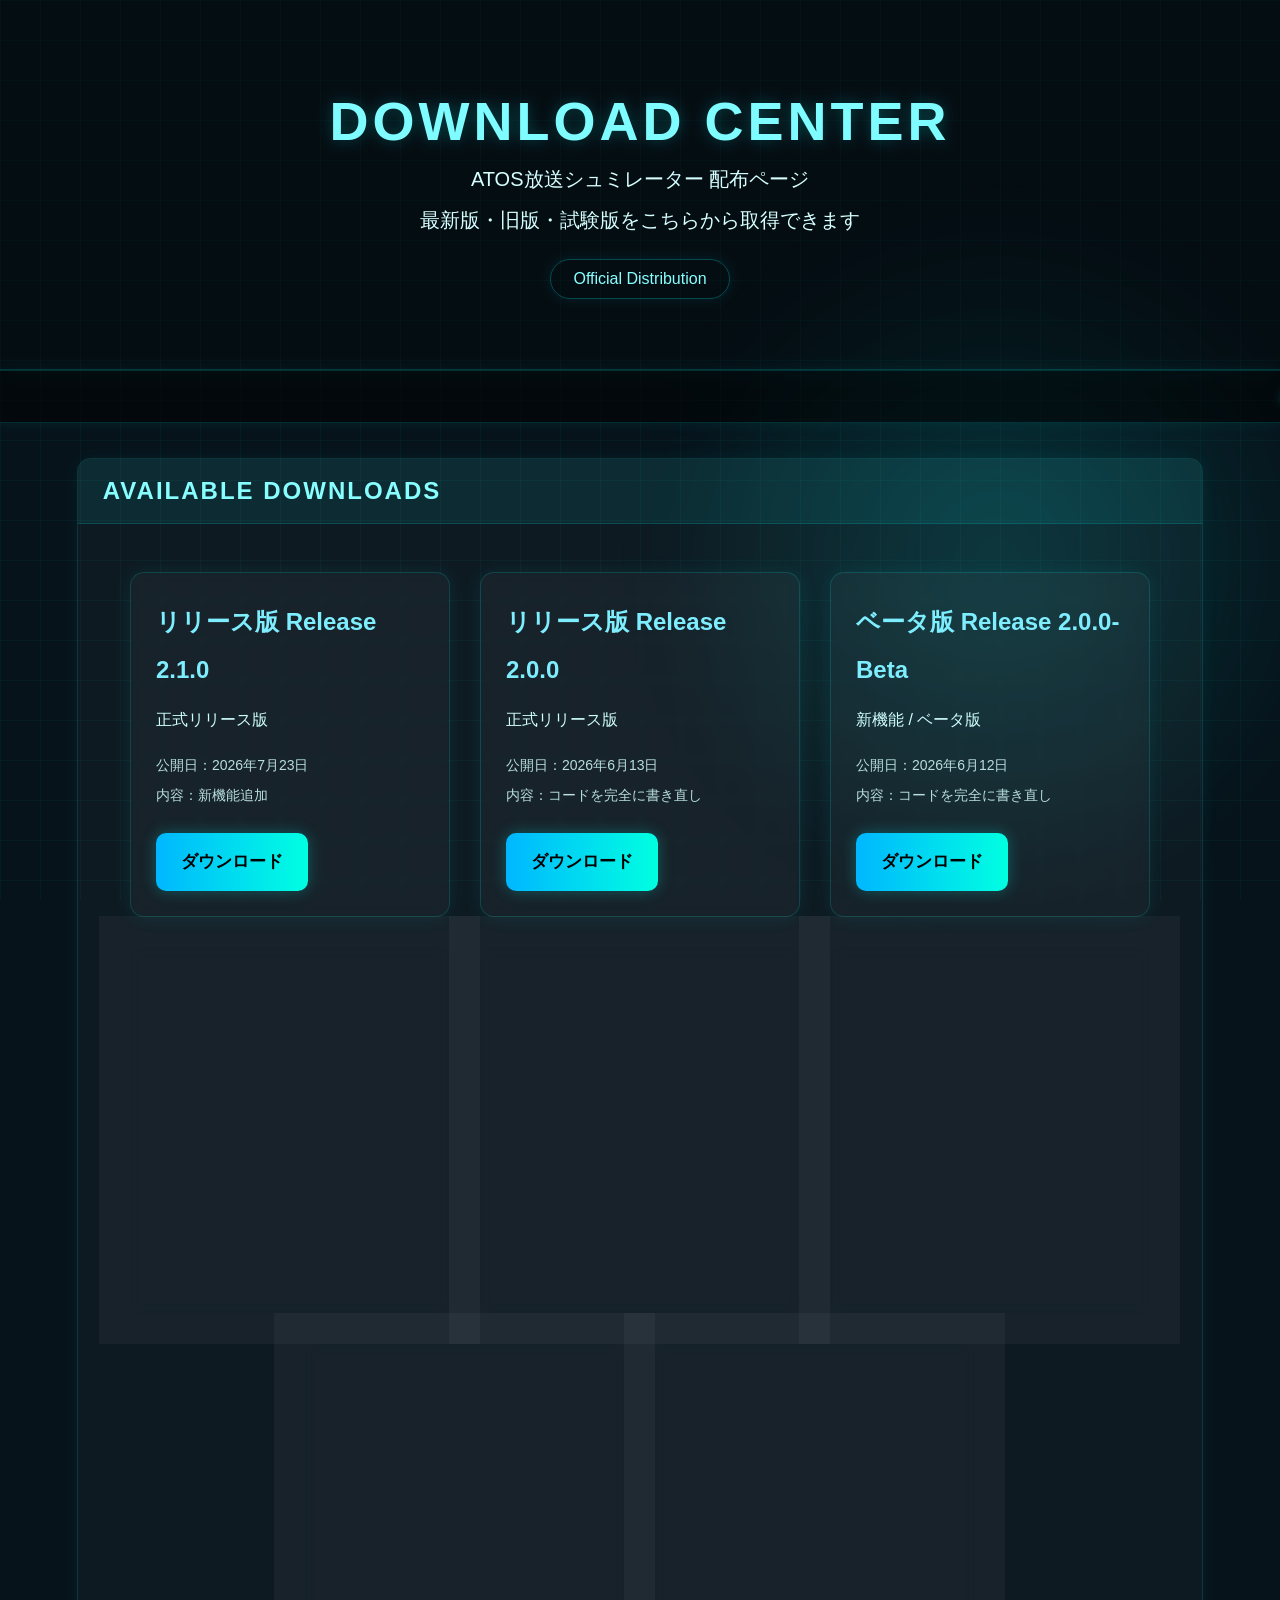
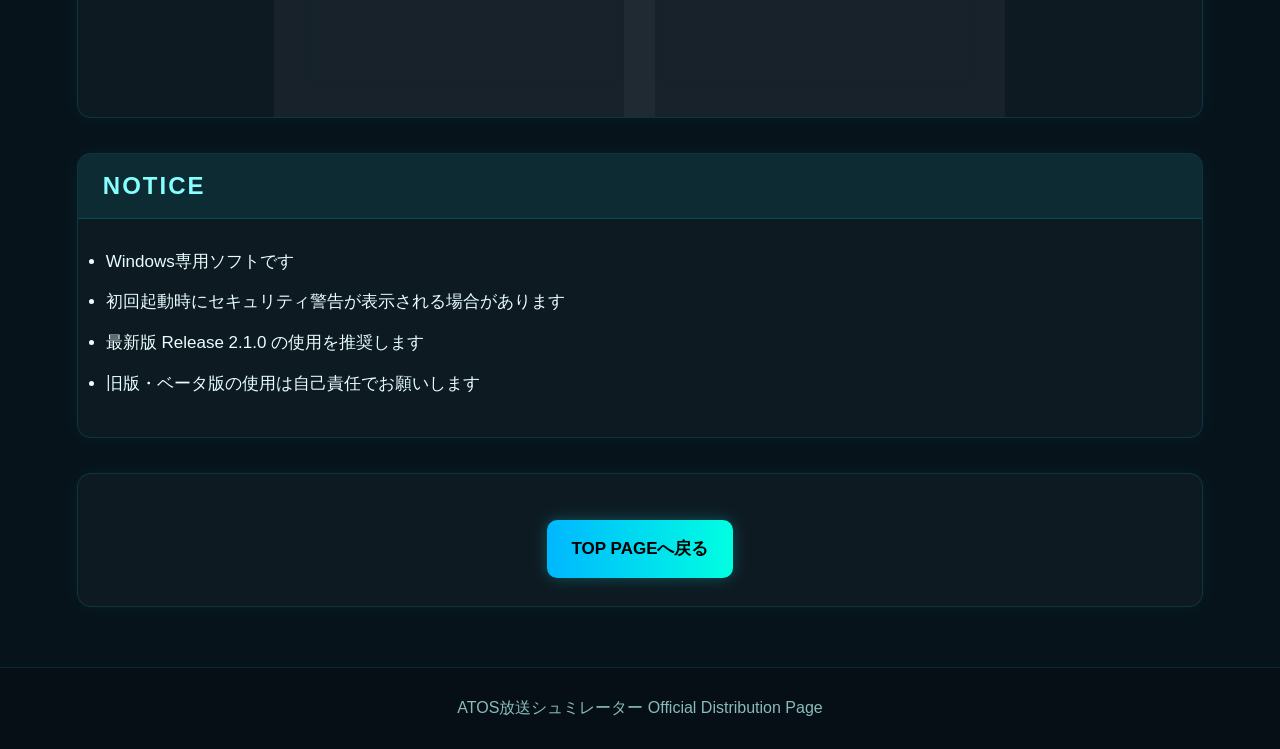
==== commit 8c421805: "Update 2 files" ====
--- a/download.html
+++ b/download.html
@@ -24,7 +24,7 @@
         </header>
         <div id="tickerWrap">
             <div id="tickerText">
-                ATOS放送シュミレーター Release 2.0.0-Beta 公開中 ｜ JR東日本型自動放送編集ソフト ｜ Desktop
+                ATOS放送シュミレーター Release 2.1.0 公開中 ｜ JR東日本型自動放送編集ソフト ｜ Desktop
                 Edition Official Distribution Page
             </div>
         </div>
@@ -37,6 +37,18 @@
             <div class="sectionBody">
 
                 <div id="downloadWrap">
+
+                    <div class="downloadCard">
+                        <div class="downloadTitle">リリース版 Release 2.1.0</div>
+                        <div class="downloadSub">正式リリース版</div>
+                        <div class="downloadInfo">公開日：2026年7月23日</div>
+                        <div class="downloadInfo">内容：新機能追加</div>
+                        <a
+                            href="https://github.com/miyachifumito/ATOS-Editor/releases/download/Release-2.1.0/ATOSBroadcastSimulater.Release-2.1.0.exe"
+                            class="downloadBtn">
+                            ダウンロード
+                        </a>
+                    </div>
 
                     <div class="downloadCard">
                         <div class="downloadTitle">リリース版 Release 2.0.0</div>
@@ -136,7 +148,7 @@
                 <ul class="patchList">
                     <li>Windows専用ソフトです</li>
                     <li>初回起動時にセキュリティ警告が表示される場合があります</li>
-                    <li>最新版 Release 1.2.1 の使用を推奨します</li>
+                    <li>最新版 Release 2.1.0 の使用を推奨します</li>
                     <li>旧版・ベータ版の使用は自己責任でお願いします</li>
                 </ul>
             </div>
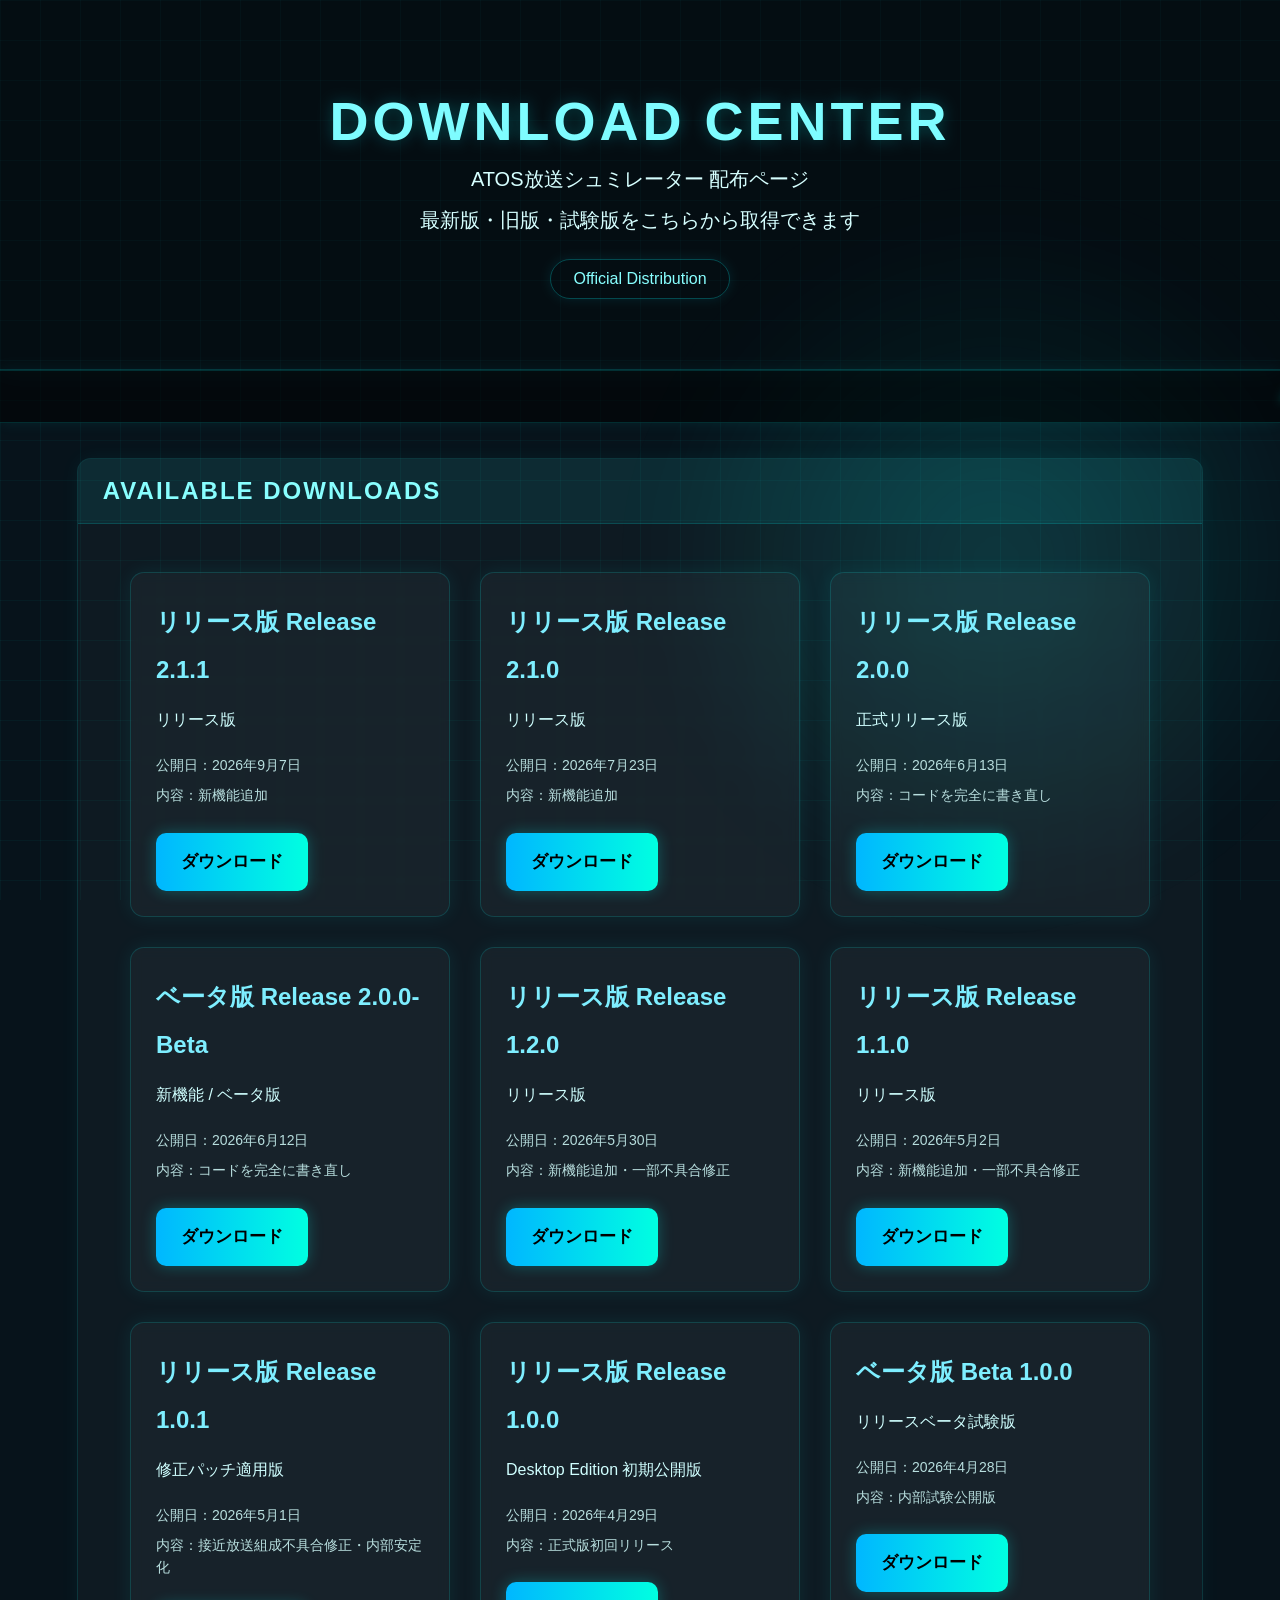
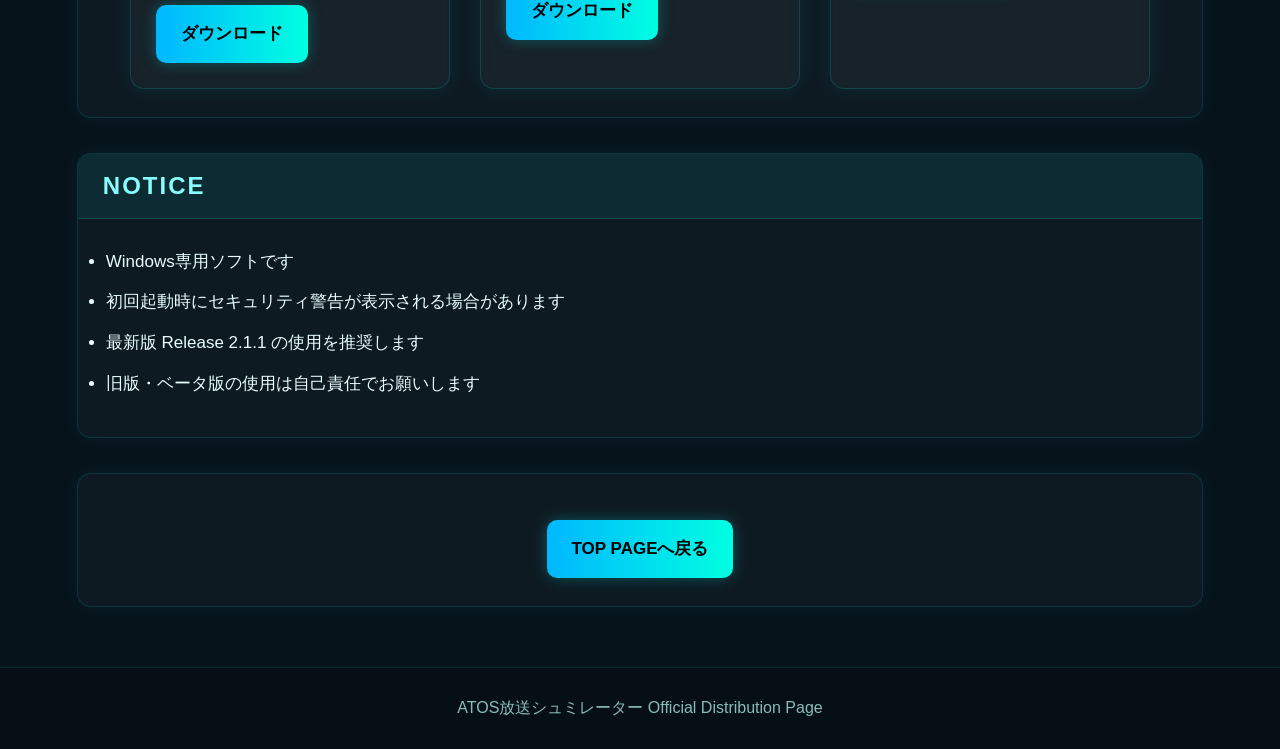
==== commit bfa31e16: "Update 3 files" ====
--- a/download.html
+++ b/download.html
@@ -24,7 +24,7 @@
         </header>
         <div id="tickerWrap">
             <div id="tickerText">
-                ATOS放送シュミレーター Release 2.1.0 公開中 ｜ JR東日本型自動放送編集ソフト ｜ Desktop
+                ATOS放送シュミレーター Release 2.1.1 公開中 ｜ JR東日本型自動放送編集ソフト ｜ Desktop
                 Edition Official Distribution Page
             </div>
         </div>
@@ -39,8 +39,19 @@
                 <div id="downloadWrap">
 
                     <div class="downloadCard">
+                        <div class="downloadTitle">リリース版 Release 2.1.1</div>
+                        <div class="downloadSub">リリース版</div>
+                        <div class="downloadInfo">公開日：2026年9月7日</div>
+                        <div class="downloadInfo">内容：新機能追加</div>
+                        <a
+                            href="https://github.com/miyachifumito/ATOS-Editor/releases/download/Release-2.1.1/ATOSBroadcastSimulater.Release-2.1.1.exe"
+                            class="downloadBtn">
+                            ダウンロード
+                        </a>
+                    </div>
+                    <div class="downloadCard">
                         <div class="downloadTitle">リリース版 Release 2.1.0</div>
-                        <div class="downloadSub">正式リリース版</div>
+                        <div class="downloadSub">リリース版</div>
                         <div class="downloadInfo">公開日：2026年7月23日</div>
                         <div class="downloadInfo">内容：新機能追加</div>
                         <a
@@ -148,7 +159,7 @@
                 <ul class="patchList">
                     <li>Windows専用ソフトです</li>
                     <li>初回起動時にセキュリティ警告が表示される場合があります</li>
-                    <li>最新版 Release 2.1.0 の使用を推奨します</li>
+                    <li>最新版 Release 2.1.1 の使用を推奨します</li>
                     <li>旧版・ベータ版の使用は自己責任でお願いします</li>
                 </ul>
             </div>
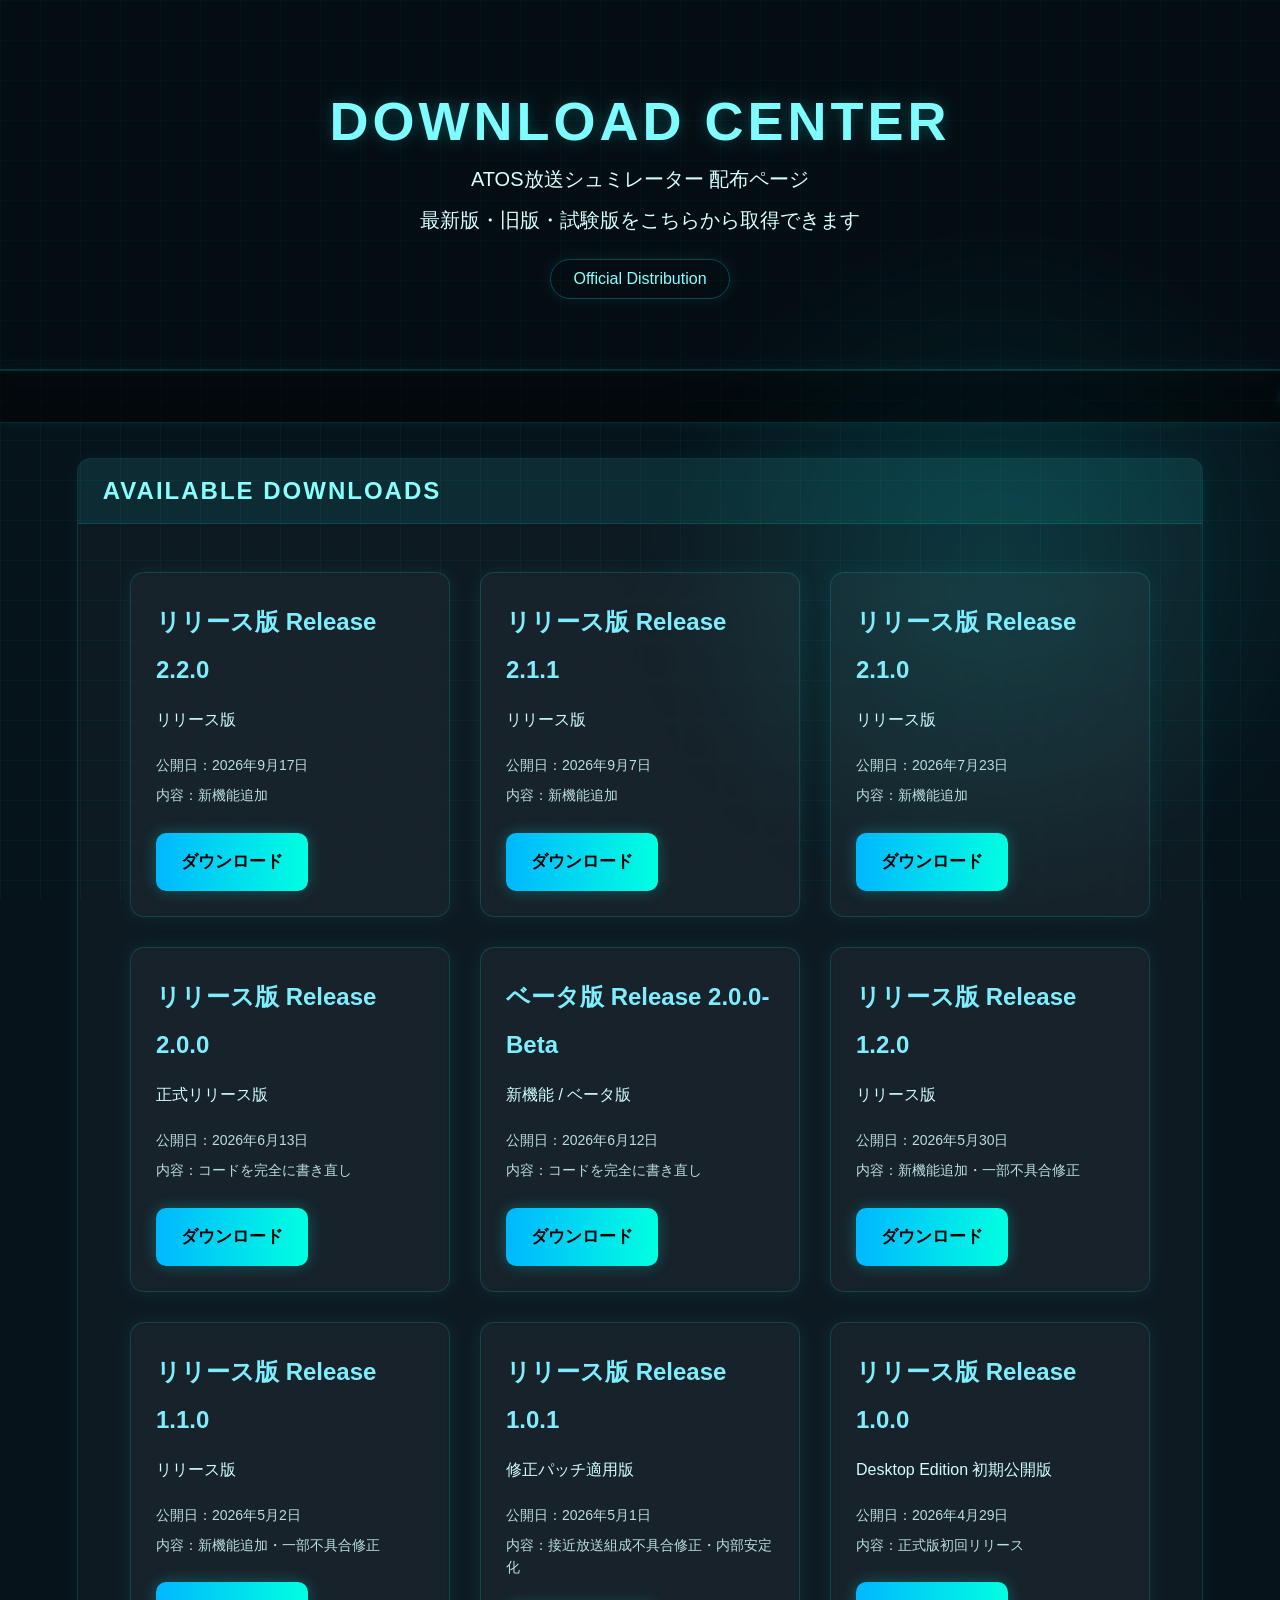
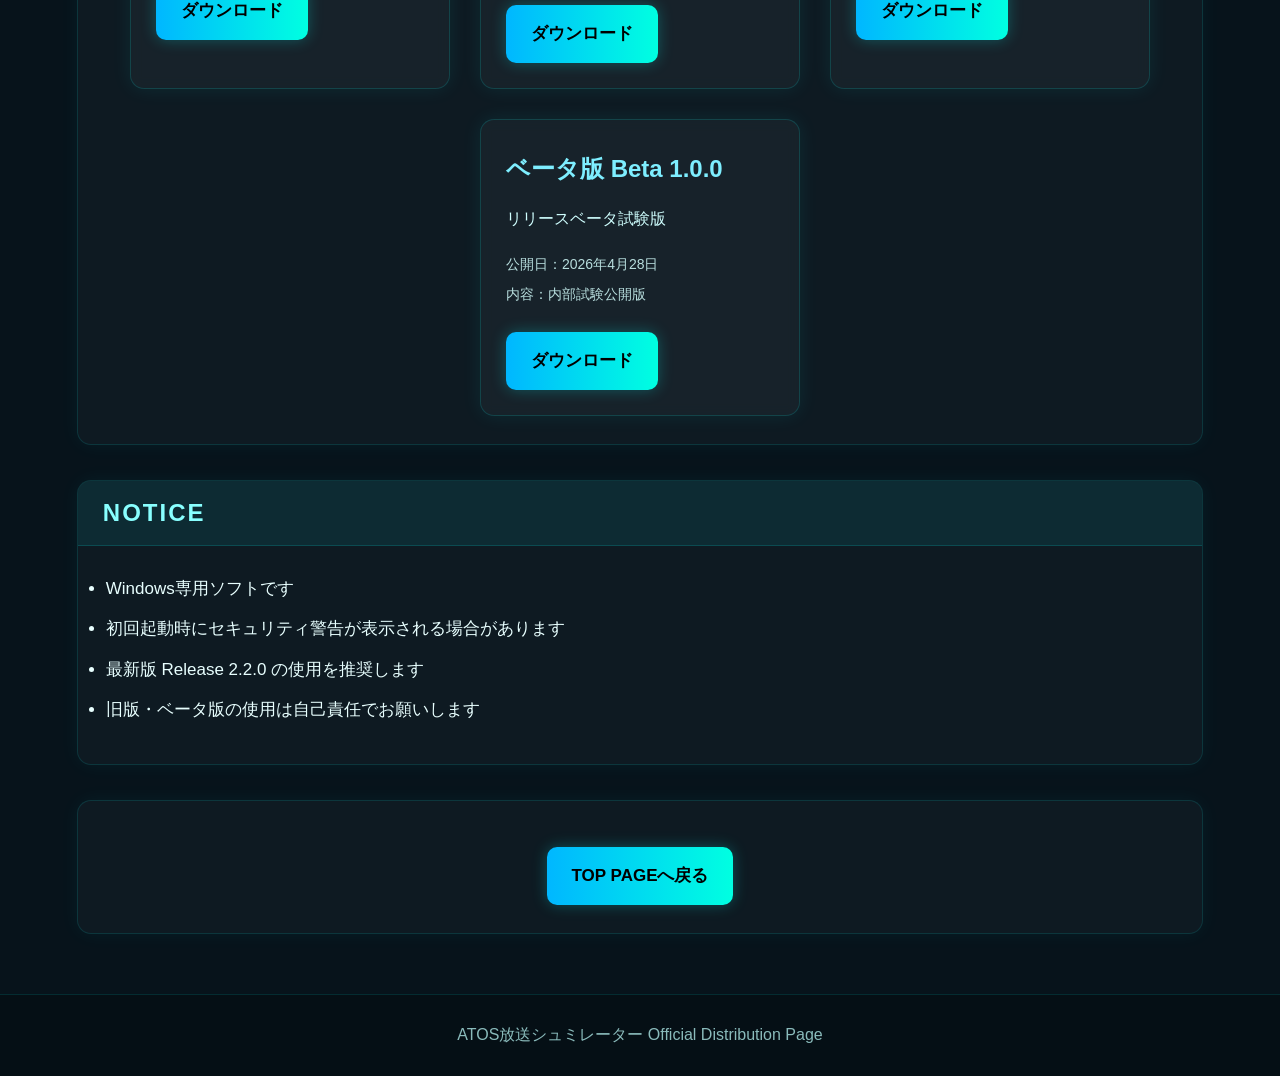
==== commit 375b7a63: "Update 3 files" ====
--- a/download.html
+++ b/download.html
@@ -24,7 +24,7 @@
         </header>
         <div id="tickerWrap">
             <div id="tickerText">
-                ATOS放送シュミレーター Release 2.1.1 公開中 ｜ JR東日本型自動放送編集ソフト ｜ Desktop
+                ATOS放送シュミレーター Release 2.2.0 公開中 ｜ JR東日本型自動放送編集ソフト ｜ Desktop
                 Edition Official Distribution Page
             </div>
         </div>
@@ -37,7 +37,17 @@
             <div class="sectionBody">
 
                 <div id="downloadWrap">
-
+                    <div class="downloadCard">
+                        <div class="downloadTitle">リリース版 Release 2.2.0</div>
+                        <div class="downloadSub">リリース版</div>
+                        <div class="downloadInfo">公開日：2026年9月17日</div>
+                        <div class="downloadInfo">内容：新機能追加</div>
+                        <a
+                            href="https://github.com/miyachifumito/ATOS-Editor/releases/download/Release-2.2.0/ATOSBroadcastSimulater.Release-2.2.0.exe"
+                            class="downloadBtn">
+                            ダウンロード
+                        </a>
+                    </div>
                     <div class="downloadCard">
                         <div class="downloadTitle">リリース版 Release 2.1.1</div>
                         <div class="downloadSub">リリース版</div>
@@ -159,7 +169,7 @@
                 <ul class="patchList">
                     <li>Windows専用ソフトです</li>
                     <li>初回起動時にセキュリティ警告が表示される場合があります</li>
-                    <li>最新版 Release 2.1.1 の使用を推奨します</li>
+                    <li>最新版 Release 2.2.0 の使用を推奨します</li>
                     <li>旧版・ベータ版の使用は自己責任でお願いします</li>
                 </ul>
             </div>
